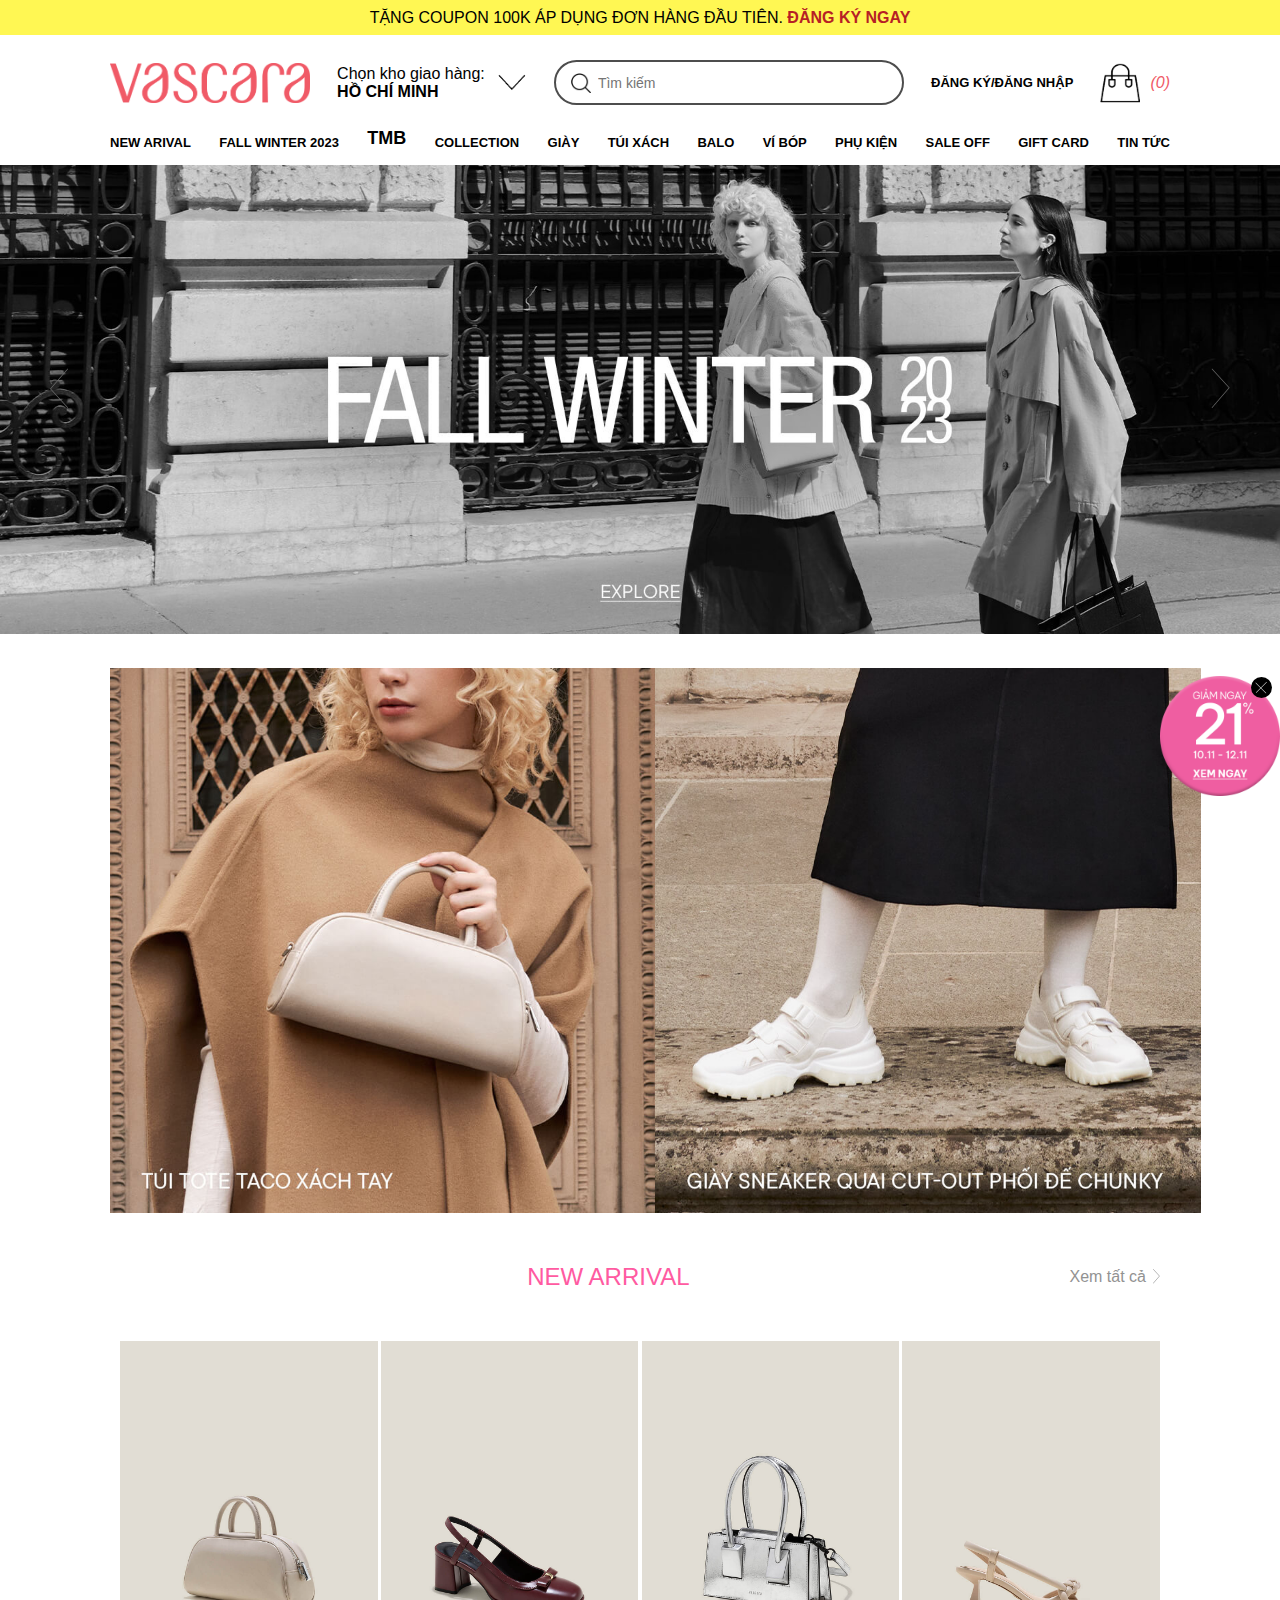
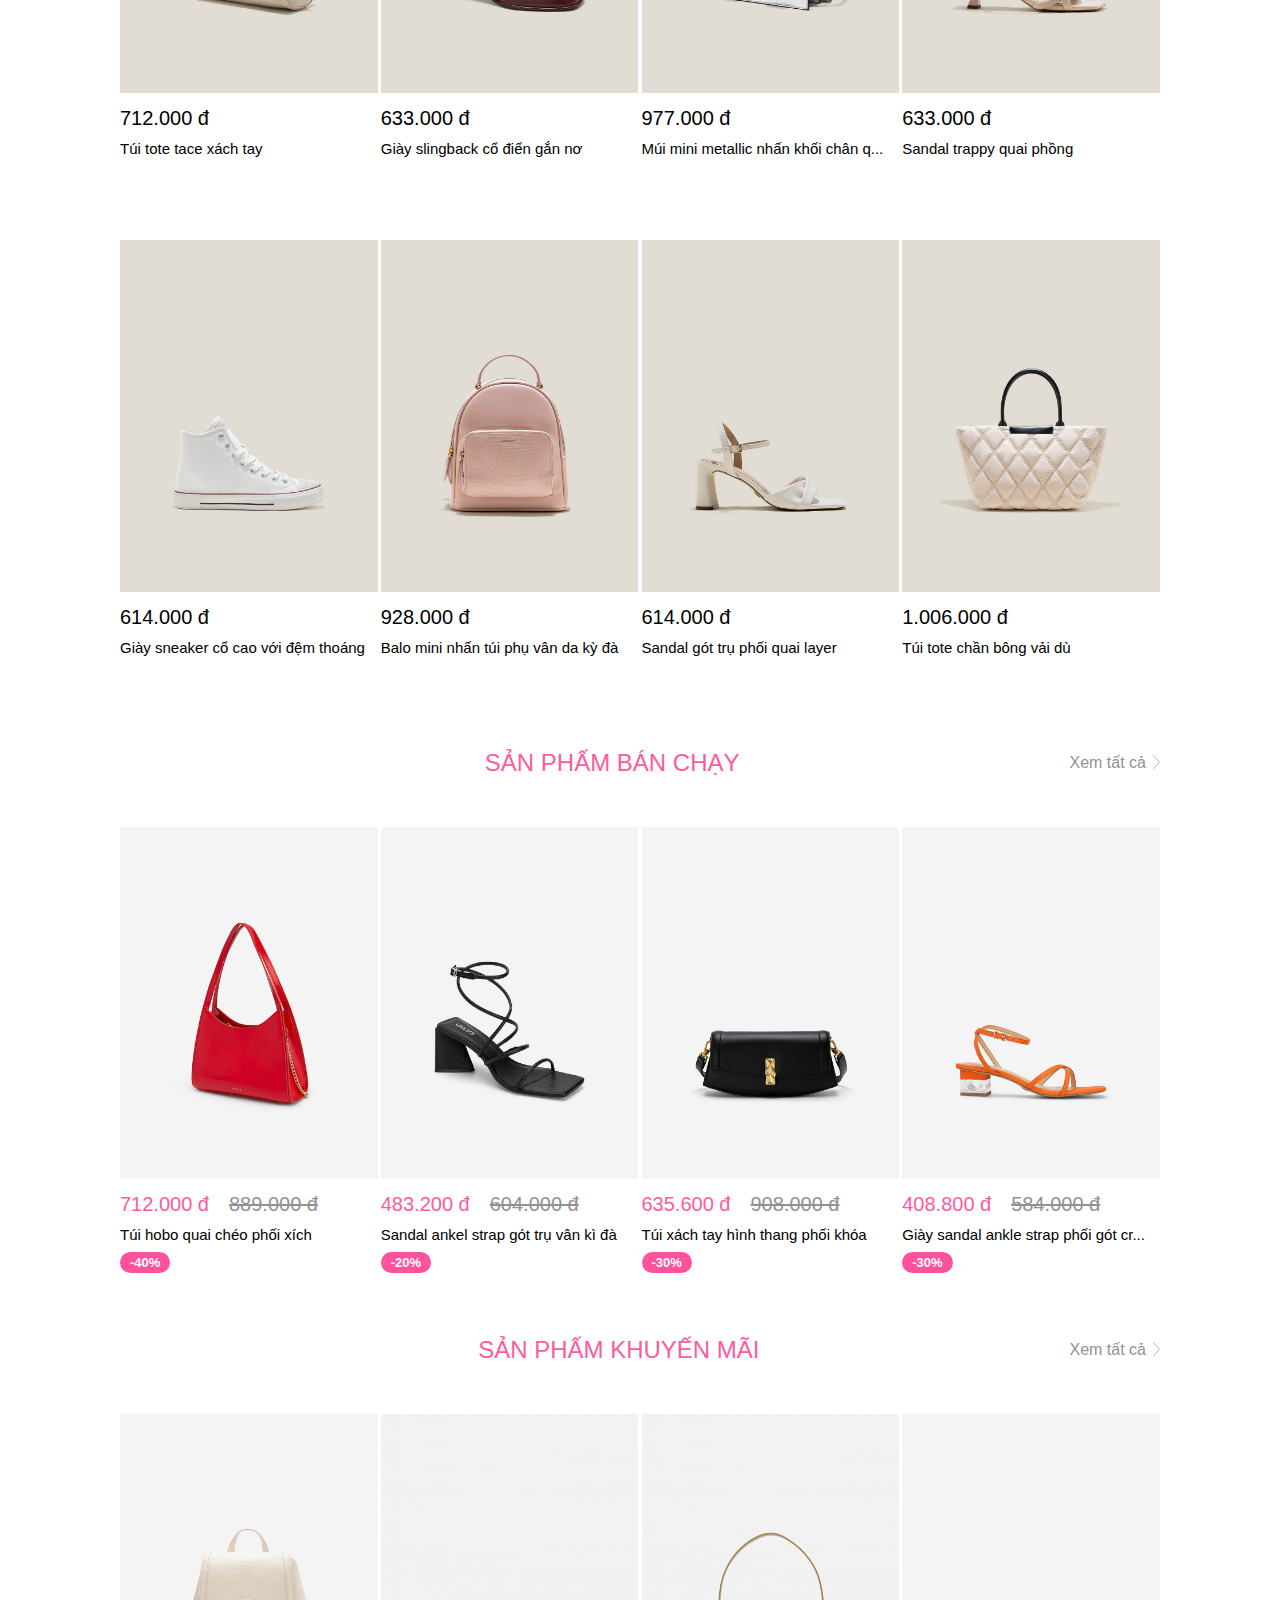
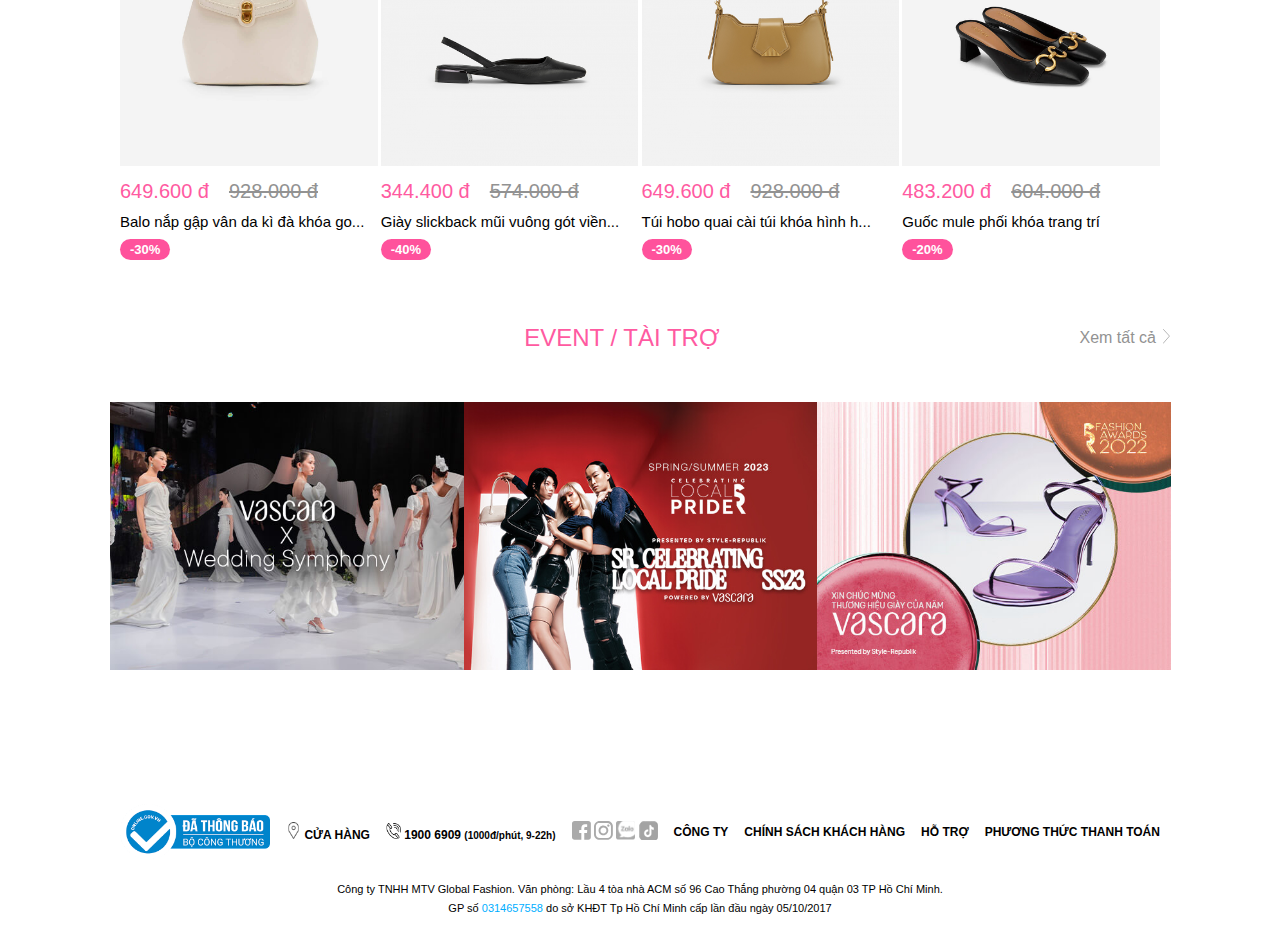
==== index.html @ 1afe5be2 "add file" ====
<!DOCTYPE html>
<html lang="en">
<head>
    <meta charset="UTF-8">
    <meta name="viewport" content="width=device-width, initial-scale=1.0">
    <link rel="stylesheet" href="https://cdnjs.cloudflare.com/ajax/libs/font-awesome/5.4.0/css/all.min.css">
    <link rel="shortcut icon" href="./img/web logo.png" type="image/x-icon">
    <title>Vascara | Thương hiệu thời trang balo túi xách, giày dép, bóp ví nữ</title>
    <link rel="stylesheet" href="./style.css">
</head>
<body>
    <div id="phan-dau">
        <div id="phan-dau-1">
            <p>TẶNG COUPON 100K ÁP DỤNG ĐƠN HÀNG ĐẦU TIÊN. <span id="do-dam">ĐĂNG KÝ NGAY</span></p>
        </div>
        <div id="phan-dau-2">
            <img id="logo" src="./img/vascara logo.png" alt="">
            <div id="giao-hang">
                <p>Chọn kho giao hàng: <br>
                <b>HỒ CHÍ MINH</b></p>
                <img style="margin-left: 12px;" src="./img/down1.png" alt="">
            </div>
            <div id="tim-kiem">
                <img src="./img/search-v1.png" alt="">
                <input id="o-tim-kiem" type="text" placeholder="Tìm kiếm">
            </div>
            <div id="dang-ky">
                <p><b class="doi-mau">ĐĂNG KÝ</b></p>
                <p><b>/</b></p>
                <p><b class="doi-mau">ĐĂNG NHẬP</b></p>
            </div>
            <div id="gio-hang">
                <img id="icon-gio-hang" src="./img/cartx2.png" alt="">
                <p><i style="color: #F05A67;">(0)</i></p>
            </div>
        </div>
        <ul id="phan-dau-3">
            <li>NEW ARIVAL</li>
            <li>FALL WINTER 2023</li>
            <li style="font-weight: bolder; font-size: 18px; margin-top: -7px;">TMB</li>
            <li class="menu">COLLECTION
                <ul class="menu-dropdown">
                    <li style="color: #EA757D;">THE DREAMWEAVER</li>
                    <li>THỜI TRANG ĐI BIỂN</li>
                    <li>#STREETWEAR</li>
                    <li>THỜI TRANG CÔNG SỞ</li>
                    <li>THỜI TRANG TIỆC TÙNG</li>
                    <li>#SWEETGIRLS</li>
                    <li>MINIMALISM</li>
                    <li style="color: #B9724A;">RESORT 2023: SENCE</li>
                    <li>LOVE LIMITED EDITION</li>
                </ul>

            </li>
            <li class="menu">GIÀY
                <ul class="menu-dropdown menu-doi-chu">
                    <li>XEM TẤT CẢ GIÀY</li>
                    <li>GIÀY BOOTS</li>
                    <li>GIÀY DA THẬT</li>
                    <li>GIÀY SANDALS</li>
                    <li>DÉP & GUỐC</li>
                    <li>GIÀY BITS</li>
                    <li>GIÀY SNEAKER</li>
                    <li>GIÀY CAO GÓT</li>
                    <li>GIÀY BỆT</li>
                    <li>GIÀY BÚP BÊ</li>
                    <li>GIÀY LƯỜI</li>
                </ul>
            </li>
            <li class="menu">TÚI XÁCH
                <ul class="menu-dropdown menu-doi-chu">
                    <li>XEM TẤT CẢ TÚI XÁCH</li>
                    <li>TÚI XÁCH DA THẬT</li>
                    <li>TÚI XÁCH TAY</li>
                    <li>TÚI ĐEO CHÉO</li>
                </ul>
            </li>
            <li>BALO</li>
            <li class="menu">VÍ BÓP
                <ul class="menu-dropdown menu-doi-chu">
                    <li>XEM TẤT CẢ VÍ BÓP</li>
                    <li>VÍ DA THẬT</li>
                    <li>VÍ XÁCH TAY</li>
                    <li>VÍ DỰ TIỆC</li>
                </ul>
            </li>
            <li class="menu">PHỤ KIỆN
                <ul class="menu-dropdown menu-doi-chu">
                    <li>XEM TẤT CẢ PHỤ KIỆN</li>
                    <li>MẮT KÍNH</li>
                    <li>THẮT LƯNG</li>
                    <li>MŨ / NÓN</li>
                    <li>TÚI DỆT / LƯỚI</li>
                    <li>TẤT VỚ</li>
                    <li>ỐP ĐIỆN THOẠI</li>
                </ul>
            </li>
            <li>SALE OFF</li>
            <li>GIFT CARD</li>
            <li class="menu">TIN TỨC
                <ul class="menu-dropdown menu-doi-chu">
                    <li>FASHION TALK</li>
                    <li>SỰ KIỆN / KHUYẾN MÃI</li>
                    <li>THÔNG BÁO</li>
                    <li>TUYỂN DỤNG</li>
                </ul>
            </li>
        </>

            
    </div>

    <div id="phan-giua">
        <div id="phan-1">
            <img id="prev" src="./img/prev.png" alt="">
            <img src="./img/17381698802488.png" alt="" width="100%">
            <img id="next" src="./img/next.png" alt="">
        </div>

        <div id="phan-2">
            <img src="./img/17221698803536.png" alt="" width="545.44px" height="545.44px">
            <img src="./img/17241698803591.png" alt="" width="545.44px" height="545.44px">
        </div>

        <div id="phan-3">
            <div class="tieu-de">
                <h2>NEW ARRIVAL</h2>
                <p class="doi-mau">Xem tất cả</p>
                <img style="height: 15px; margin: 0 0 2px 7px;" src="./img/next-line.png" alt="">
            </div>
            <div>
                <ul class="hang-san-pham">
                    <li class="san-pham">
                        <img src="./img/tui-tote-taco-xach-tay---tot-014.png" alt="">
                        <h4>712.000 đ</h4>
                        <p>Túi tote tace xách tay</p>
                    </li>
                    <li class="san-pham">
                        <img src="./img/giay-slingback-dinh-no-trang-tri.png" alt="">
                        <h4>633.000 đ</h4>
                        <p>Giày slingback cổ điển gắn nơ</p>
                    </li>
                    <li class="san-pham">
                        <img src="./img/tui-mini-metallic-nhan-khoi-chan.png" alt="">
                        <h4>977.000 đ</h4>
                        <p>Múi mini metallic nhấn khối chân q...</p>
                    </li>
                    <li class="san-pham">
                        <img src="./img/sandal-spool-heel-quai-that-binh.png" alt="">
                        <h4>633.000 đ</h4>
                        <p>Sandal trappy quai phồng</p>
                    </li>
                </ul>
                
                <ul class="hang-san-pham">
                    <li class="san-pham">
                        <img src="./img/giay-sneaker-co-cao-voi-dem-thoa.png" alt="">
                        <h4>614.000 đ</h4>
                        <p>Giày sneaker cổ cao với đệm thoáng</p>
                    </li>
                    <li class="san-pham">
                        <img src="./img/balo-mini-nhan-tui-phu-van-da-ky.png" alt="">
                        <h4>928.000 đ</h4>
                        <p>Balo mini nhấn túi phụ vân da kỳ đà</p>
                    </li>
                    <li class="san-pham">
                        <img src="./img/sandal-got-tru-phoi-quai-layer.png" alt="">
                        <h4>614.000 đ</h4>
                        <p>Sandal gót trụ phối quai layer</p>
                    </li>
                    <li class="san-pham">
                        <img src="./img/tui-tote-chan-bong-vai-du---tot.png" alt="">
                        <h4>1.006.000 đ</h4>
                        <p>Túi tote chần bông vải dù</p>
                    </li>
                </ul>
                
            </div>
        </div>



        <div id="phan-4">
            <div class="tieu-de">
                <h2>SẢN PHẤM BÁN CHẠY</h2>
                <p class="doi-mau">Xem tất cả</p>
                <img style="height: 15px; margin: 0 0 2px 7px;" src="./img/next-line.png" alt="">
            </div>
            <div">
                <ul class="hang-san-pham">
                    <li class="san-pham">
                        <img src="./img/tot-0085-red--3-__66733__1668164.png" alt="">
                        <div class="gia">
                            <h4>712.000 đ</h4>
                            <h4><del>889.000 đ</del></h4>
                        </div>
                        <p>Túi hobo quai chéo phối xích</p>
                        <span>-40%</span>
                    </li>
                    <li class="san-pham">
                        <img src="./img/sandal-ankle-strap-got-tru-van-k.png" alt="">
                        <div class="gia">
                            <h4>483.200 đ</h4>
                            <h4><del>604.000 đ</del></h4>
                        </div>
                        <p>Sandal ankel strap gót trụ vân kì đà</p>
                        <span>-20%</span>
                    </li>
                    <li class="san-pham">
                        <img src="./img/tui-xach-tay-hinh-thang-phoi-kho.png" alt="">
                        <div class="gia">
                            <h4>635.600 đ</h4>
                            <h4><del>908.000 đ</del></h4>
                        </div>
                        <p>Túi xách tay hình thang phối khóa</p>
                        <span>-30%</span>
                    </li>
                    <li class="san-pham">
                        <img src="./img/giay-sandal-ankle-strap-phoi-got.png" alt="">
                        <div class="gia">
                            <h4>408.800 đ</h4>
                            <h4><del>584.000 đ</del></h4>
                        </div>
                        <p>Giày sandal ankle strap phối gót cr...</p>
                        <span>-30%</span>
                    </li>
                    
                </ul>
                
            </div>
        </div>



        <div id="phan-5">
            <div class="tieu-de">
                <h2>SẢN PHẤM KHUYẾN MÃI</h2>
                <p class="doi-mau">Xem tất cả</p>
                <img style="height: 15px; margin: 0 0 2px 7px;" src="./img/next-line.png" alt="">
            </div>
            <div">
                <ul class="hang-san-pham">
                    <li class="san-pham">
                        <img src="./img/balo-nap-gap-van-da-ky-da-khoa-g.png" alt="">
                        <div class="gia">
                            <h4>649.600 đ</h4>
                            <h4><del>928.000 đ</del></h4>
                        </div>
                        <p>Balo nắp gập vân da kì đà khóa go...</p>
                        <span>-30%</span>
                    </li>
                    <li class="san-pham">
                        <img src="./img/bmn-0559-blk--2-__67625__1672482.png" alt="">
                        <div class="gia">
                            <h4>344.400 đ</h4>
                            <h4><del>574.000 đ</del></h4>
                        </div>
                        <p>Giày slickback mũi vuông gót viền...</p>
                        <span>-40%</span>
                    </li>
                    <li class="san-pham">
                        <img src="./img/tot-0110-dbi--2-__67697__1672903.png" alt="">
                        <div class="gia">
                            <h4>649.600 đ</h4>
                            <h4><del>928.000 đ</del></h4>
                        </div>
                        <p>Túi hobo quai cài túi khóa hình h...</p>
                        <span>-30%</span>
                    </li>
                    <li class="san-pham">
                        <img src="./img/guoc-mule-phoi-khoa-trang-tri.png" alt="">
                        <div class="gia">
                            <h4>483.200 đ</h4>
                            <h4><del>604.000 đ</del></h4>
                        </div>
                        <p>Guốc mule phối khóa trang trí</p>
                        <span>-20%</span>
                    </li>
                    
                </ul>
                
            </div>
        </div>



        <div id="phan-6">
            <div class="tieu-de">
                <h2>EVENT / TÀI TRỢ</h2>
                <p class="doi-mau">Xem tất cả</p>
                <img style="height: 15px; margin: 0 0 2px 7px;" src="./img/next-line.png" alt="">
            </div>
            <div>
                <ul class="hang-san-pham">
                    <li class="su-kien">
                        <img src="./img/20761695020769.png" alt="">
                    </li>
                    <li class="su-kien">
                        <img src="./img/19981685090294.png" alt="">
                    </li>
                    <li class="su-kien">
                        <img src="./img/19601681461167.png" alt="">
                    </li>
                    
                </ul>
                
            </div>
        </div>


        <div id="single">
            <img id="single-pic" src="./img/single.png" alt="">
            <img id="close" src="./img/close.png" alt="">
        </div>

    </div>

    <div id="phan-cuoi">
        <div id="phan-tren">
            <img id="bo-cong-thuong" src="./img/bo-cong-thuong.png" alt="">
            <div id="cua-hang">
                <img src="./img/address.png" alt="">
                CỬA HÀNG
            </div>
            <div id="hotline">
                <img src="./img/hotline.png" alt="">
                1900 6909 <small>(1000đ/phút, 9-22h)</small>
            </div>
            <div id="mang-xa-hoi">
                <img src="./img/facebook.png" alt="">
                <img src="./img/instagram.png" alt="">
                <img src="./img/zalo.png" alt="">
                <img src="./img/tiktok.png" alt="">
            </div>
            <div>CÔNG TY</div>
            <div>CHÍNH SÁCH KHÁCH HÀNG</div>
            <div>HỖ TRỢ</div>
            <div>PHƯƠNG THỨC THANH TOÁN</div>
        </div>
        <div id="phan-duoi">
            <p>Công ty TNHH MTV Global Fashion. Văn phòng: Lầu 4 tòa nhà ACM số 96 Cao Thắng phường 04 quận 03 TP Hồ Chí Minh.</p>
            <p>GP số <span style="color: #00AEFF;">0314657558</span> do sở KHĐT Tp Hồ Chí Minh cấp lần đầu ngày 05/10/2017</p>
        </div>
    </div>
</body>
</html>
---- style.css ----
*{
    margin: 0;
    padding: 0;
    box-sizing: border-box;
    font-family: Arial, Helvetica, sans-serif;
    color: black;
}
#phan-dau-1{
    height: 35px;
    background-color: #FFF753;
    text-align: center;
    line-height: 35px;
}
#do-dam{
    font-weight: 600;
    color: #B62025;
}
#logo{
    width: 200px;
    height: 40px;
}
#phan-dau-2{
    margin: 25px 110px;
    display: flex;
    flex-direction: row;
    justify-content: space-between;
    align-items: center;
    cursor: pointer;
}
#giao-hang{
    display: flex;
    justify-content: row;
    align-items: center;
}
#mui-ten{
    margin-left: 20px;
}
#tim-kiem{
    width: 350px;
    height: 45px;
    border: 2px solid rgb(77, 77, 77);
    border-radius: 50px;
    display: flex;
    flex-direction: row;
    align-items: center;
}
#tim-kiem img{
    margin-left: 15px;
    width: 20px;
    height: 20px;
}
#o-tim-kiem{
    outline: none;
    border: none;
    margin-left: 7px;
    font-size: 14px;
}
#dang-ky{
    display: flex;
    flex-direction: row;
    font-size: 13px;
}
.doi-mau:hover{
    color: #FF529C;
    cursor: pointer;
}
#gio-hang{
    display: flex;
    flex-direction: row;
    align-items: center;
}
#icon-gio-hang{
    width: 40px;
    height: 40px;
    margin-right: 10px;
}
#phan-dau-3{
    margin: 30px 110px 15px;
    display: flex;
    flex-direction: row;
    justify-content: space-between;
    font-size: 13px;
    font-weight: 600;
    list-style-type: none;
}
#phan-dau-3 li{
    cursor: pointer;
}
.menu{
    position: relative;
}
.menu:hover{
    cursor: pointer;
}
.menu:hover .menu-dropdown{
    display: block;
}
.menu-dropdown{
    width: 280px;
    list-style-type: none;
    padding: 20px 50px 10px 30px;
    background-color: white;
    line-height: 3.5;
    font-size: 12.5px;
    font-weight: 600;
    position: absolute;
    left: 0;
    top: 100%;
    display: none;
    cursor: auto;
    z-index: 1000;
}
.menu-dropdown li{
    transition: font-size 0.2s ease;
}
.menu-dropdown li:hover{
    cursor: pointer;
    font-size: 15px;
}
.menu-doi-chu li:hover{
    font-style: italic;
}
#phan-1{
    position: relative;
}
#prev{
    position: absolute;
    top: 43%;
    left: 50px;
}
#next{
    position: absolute;
    top: 43%;
    right: 50px;
}
#phan-2{
    margin: 30px 110px;
    display: flex;
    flex-direction: row;
    justify-content: space-between;
}
#phan-3{
    margin: 50px 120px;
}
.tieu-de{
    display: flex;
    flex-direction: row;
    justify-content: end;
    align-items: center;
    margin-bottom: 50px;
}
.tieu-de h2{
    font-weight: lighter;
    color: #FF5AA1;
    margin-right: 380px;
}
.tieu-de p{
    color: #929292;
}
.hang-san-pham{
    margin-bottom: 40px;
    display: flex;
    flex-direction: row;
    justify-content: space-between;
    list-style: none;
}
.san-pham{
    width: 257.72px;
    height: 429.11px;
    text-align: start;
    margin-bottom: 30px;
}
.san-pham img{
    width: 257.72px;
}
.san-pham h4{
    font-size: 20px;
    margin: 10px 0;
    font-weight: lighter;
}
.san-pham p{
    font-size: 15px;
}
.san-pham img:hover{
    cursor: pointer;
    border: 1px solid #FF5AA1;
}
.san-pham p:hover {
    cursor: pointer;
}


#phan-4{
    margin: 50px 120px;
}
#phan-4 .tieu-de h2{
    font-weight: lighter;
    color: #FF5AA1;
    margin-right: 330px;
}
.tieu-de p{
    color: #929292;
}
.hang-san-pham{
    margin-bottom: 40px;
    display: flex;
    flex-direction: row;
    justify-content: space-between;
    list-style: none;
}
.san-pham{
    width: 257.72px;
    height: 429.11px;
    text-align: start;
}
.san-pham img{
    width: 257.72px;
}
.gia{
    display: flex;
    flex-direction: row;
    
}
.gia h4{
    color: #FF5AA1;
    font-size: 20px;
    margin: 10px 0;
    font-weight: lighter;
}
.gia del{
    margin-left: 20px;
    color: #929292;
}
#phan-4 .san-pham p{
    font-size: 15px;
    margin-bottom: 10px;
}
#phan-4 .san-pham span{
    color: white;
    font-size: 13px;
    font-weight: bold;
    padding: 3px 10px;
    border-radius: 50px;
    background-color: #FF529C;
}
.san-pham img:hover{
    cursor: pointer;
    border: 1px solid #FF5AA1;
}
.san-pham p:hover {
    cursor: pointer;
}

#phan-5{
    margin: 50px 120px;
}
#phan-5 .tieu-de h2{
    font-weight: lighter;
    color: #FF5AA1;
    margin-right: 310px;
}
#phan-5 .san-pham p{
    font-size: 15px;
    margin-bottom: 10px;
}
#phan-5 .san-pham span{
    color: white;
    font-size: 13px;
    font-weight: bold;
    padding: 3px 10px;
    border-radius: 50px;
    background-color: #FF529C;
}
#phan-6{
    margin: 50px 110px;
}
#phan-6 .tieu-de h2{
    font-weight: lighter;
    color: #FF5AA1;
    margin-right: 360px;
}
.su-kien img{
    width: 353.625px;
    height: 268.109px;
    cursor: pointer;
}
#single{
    cursor: pointer;
    position: fixed;
    right: 0;
    bottom: 100px;
}
#single-pic{
    width: 120px;
    height: 120px;
}
#close{
    position: absolute;
    right: 8px;
    top: 1px;
    padding: 3px;
    background-color: black;
    border-radius: 50px;
}
#phan-cuoi{
    margin: 130px 120px 30px;
}
#phan-tren{
    font-size: 12px;
    font-weight: 600;
    display: flex;
    flex-direction: row;
    justify-content: space-between;
    align-items: center;
    cursor: pointer;
}
#bo-cong-thuong{
    width: 150px;
    height: 56px;
}
#cua-hang, #hotline{
    align-items: center;
}
#cua-hang img, #hotline img{
    width: 15px;
    height: 17px;
}
#mang-xa-hoi img{
    width: 19px;
    height: 19px;
}
#phan-duoi{
    line-height: 1.8;
    margin-top: 20px;
    text-align: center;
    font-size: 11px;
}
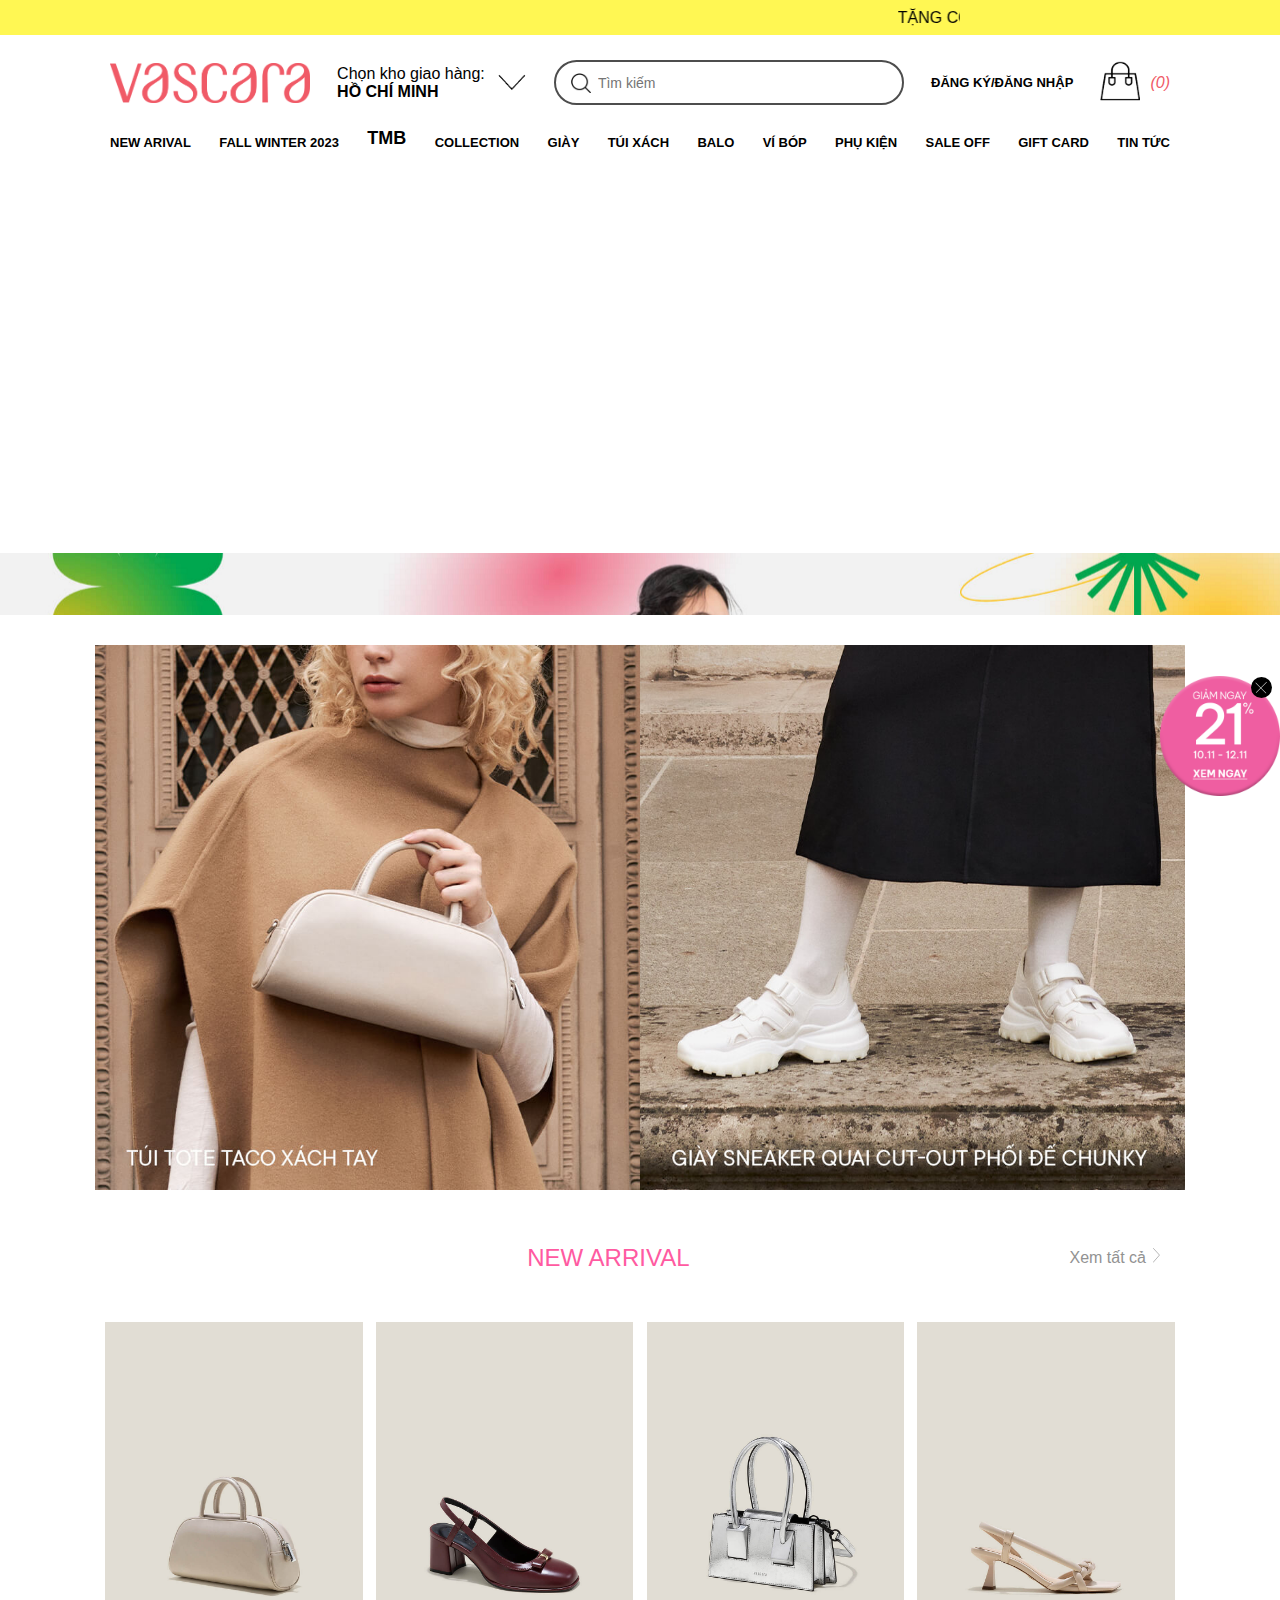
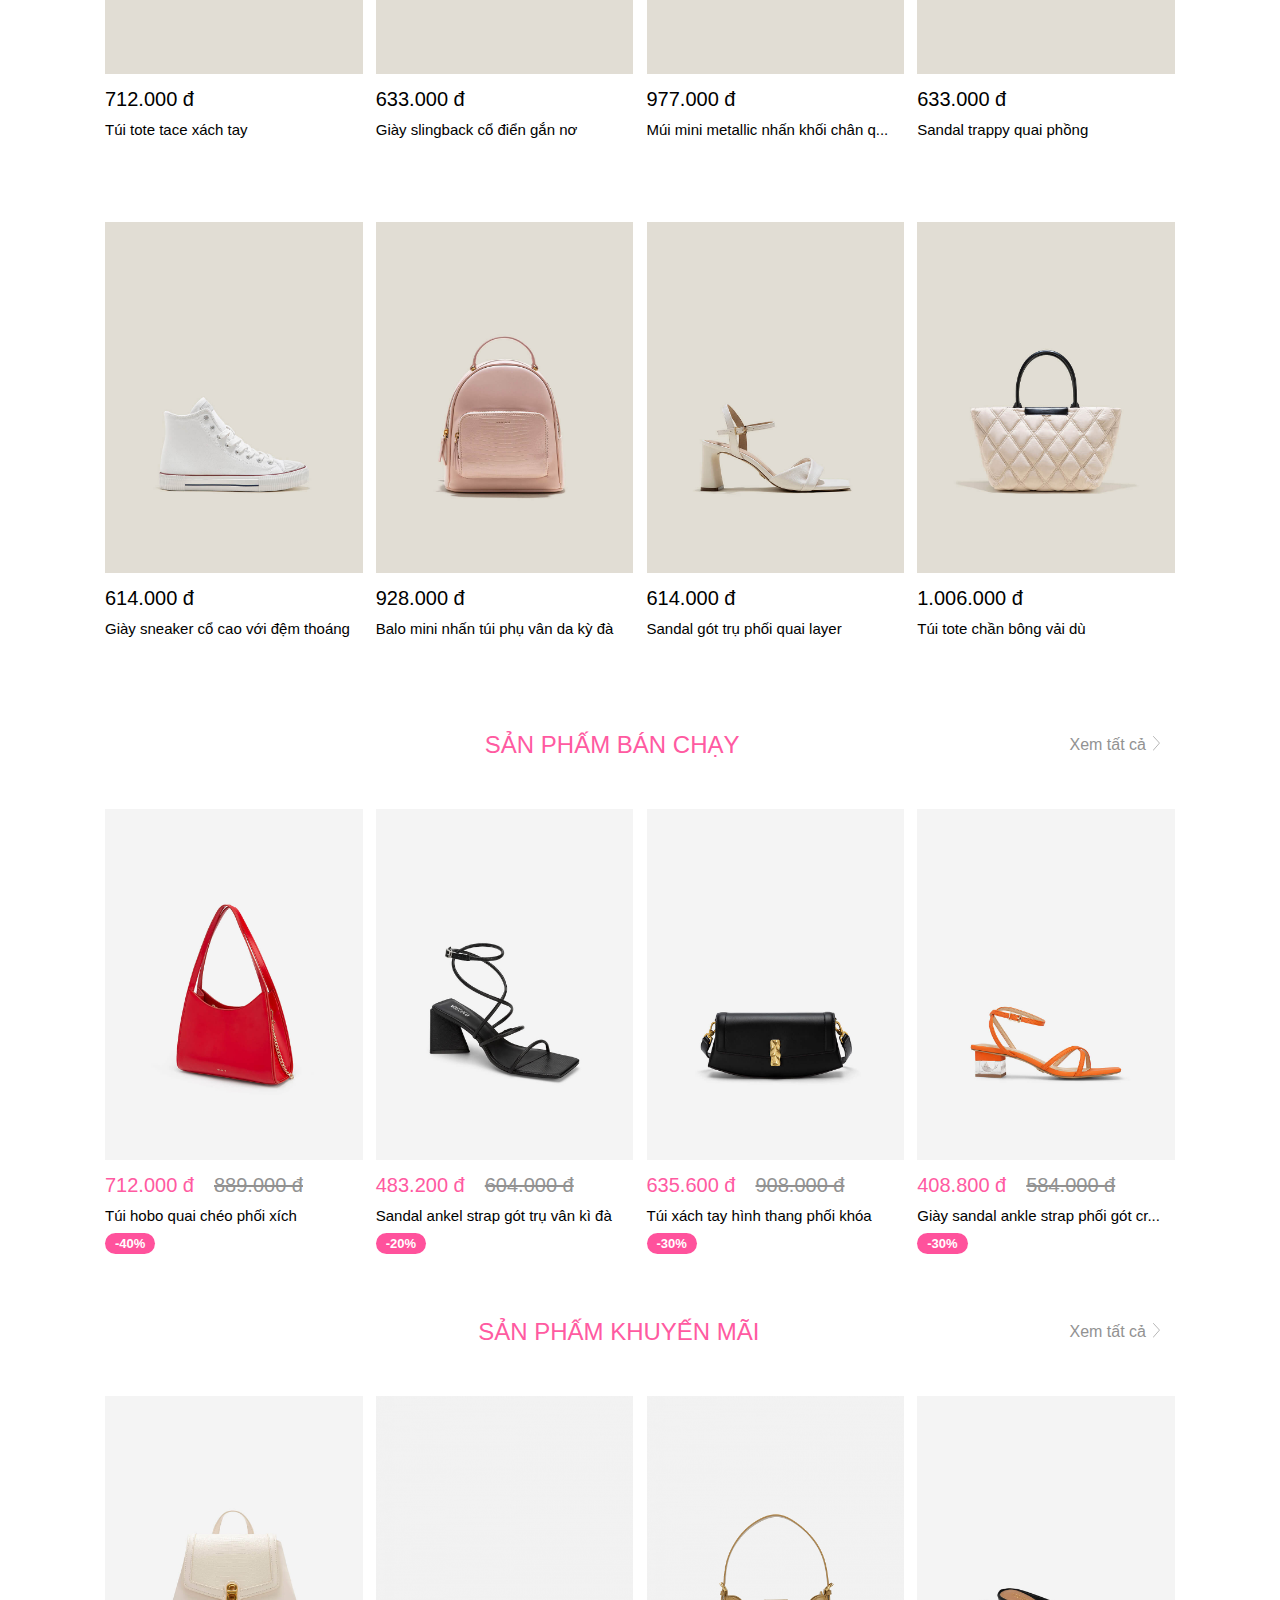
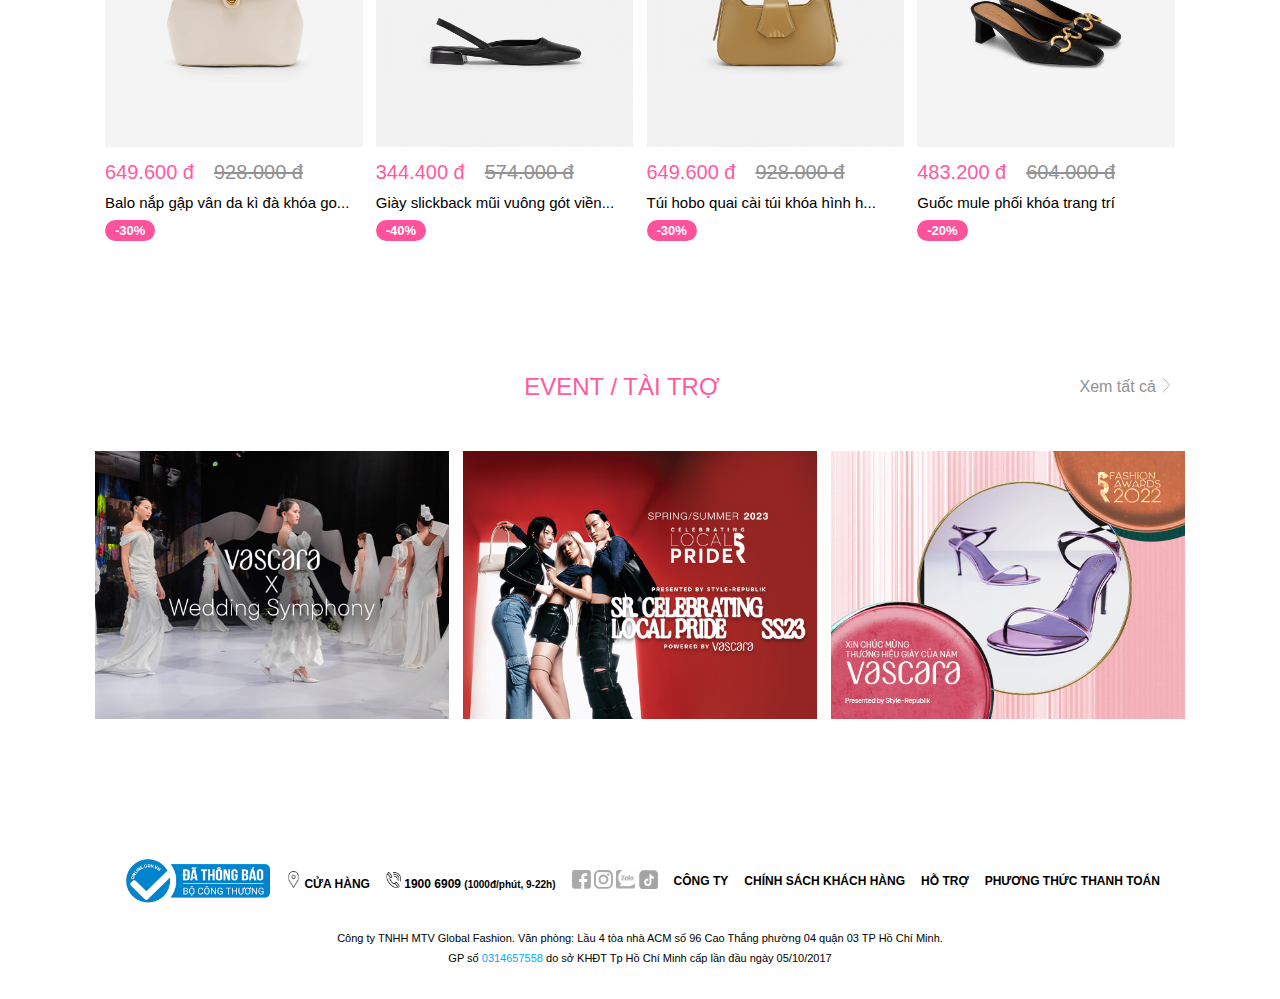
==== commit b2e0b521: "chinh sua lan 2" ====
--- a/index.html
+++ b/index.html
@@ -11,7 +11,9 @@
 <body>
     <div id="phan-dau">
         <div id="phan-dau-1">
-            <p>TẶNG COUPON 100K ÁP DỤNG ĐƠN HÀNG ĐẦU TIÊN. <span id="do-dam">ĐĂNG KÝ NGAY</span></p>
+            <marquee style="display:flex;margin-left: 25%;margin-right: 25%;" behavior="" direction="">
+                <div>TẶNG COUPON 100K ÁP DỤNG ĐƠN HÀNG ĐẦU TIÊN.<span id="do-dam">ĐĂNG KÝ NGAY</span></div>
+            </marquee>
         </div>
         <div id="phan-dau-2">
             <img id="logo" src="./img/vascara logo.png" alt="">
@@ -25,16 +27,17 @@
                 <input id="o-tim-kiem" type="text" placeholder="Tìm kiếm">
             </div>
             <div id="dang-ky">
-                <p><b class="doi-mau">ĐĂNG KÝ</b></p>
+                <p><b><a class="doi-mau" href="dangki.html" style="text-decoration: none;cursor: pointer;">ĐĂNG KÝ</a></b></p>
                 <p><b>/</b></p>
-                <p><b class="doi-mau">ĐĂNG NHẬP</b></p>
+                <p><b><a class="doi-mau" href="dangnhap.html" style="text-decoration: none;cursor: pointer;">ĐĂNG NHẬP</a></b></p>
             </div>
             <div id="gio-hang">
-                <img id="icon-gio-hang" src="./img/cartx2.png" alt="">
+                <a href="https://www.vascara.com/cart"><img id="icon-gio-hang" src="./img/cartx2.png" alt=""></a>
                 <p><i style="color: #F05A67;">(0)</i></p>
             </div>
         </div>
-        <ul id="phan-dau-3">
+        <div class="thanhmenu">
+            <div id="phan-dau-3">
             <li>NEW ARIVAL</li>
             <li>FALL WINTER 2023</li>
             <li style="font-weight: bolder; font-size: 18px; margin-top: -7px;">TMB</li>
@@ -105,28 +108,54 @@
                     <li>TUYỂN DỤNG</li>
                 </ul>
             </li>
-        </>
-
-            
+        </div>
+
+    </div></div>
+        
+    <div>
+        <marquee style="display:flex;height: 450px;" behavior="" direction="up" hspace="100px">
+                <img style="" src="./img/tearcherday.png" alt="" width="100%">
+                <img src="./img/teacherday2.png" alt="" width="100%">
+                <img src="./img/teacherday3.png" alt="" width="100%">
+                <img src="./img/17381698802488.png" alt="" width="100%">
+        </marquee>
     </div>
-
-    <div id="phan-giua">
-        <div id="phan-1">
+ 
+    <!-- <div id="phan-giua"> -->
+        <!-- <div class="container">
+            <div class="gallery-display-area">
+                <div class="gallery-wrap">
+                    <div class="hinhanh">
+                        <img src="./img/tearcherday.png">
+                    </div>
+                    <div class="hinhanh">
+                        <img src="./img/teacherday2.png">
+                    </div>
+                    <div class="hinhanh">
+                        <img src="./img/teacherday3.png">
+                    </div>
+                    <div class="hinhanh">
+                        <img src="./img/17381698802488.png" >
+                    </div>
+                </div>
+            </div>
+        </div> -->
+        <!-- <div id="phan-1">
             <img id="prev" src="./img/prev.png" alt="">
-            <img src="./img/17381698802488.png" alt="" width="100%">
+            <img src="./img/tearcherday.png" alt="" width="100%">
             <img id="next" src="./img/next.png" alt="">
-        </div>
+        </div> -->
 
         <div id="phan-2">
-            <img src="./img/17221698803536.png" alt="" width="545.44px" height="545.44px">
-            <img src="./img/17241698803591.png" alt="" width="545.44px" height="545.44px">
+            <a href="https://www.vascara.com/tui-xach-tay/tui-tote-chan-bong-vai-du-tot-0147-mau-xanh-reu"><img  src="./img/17221698803536.png" alt="" width="545.44px" height="545.44px"></a>
+            <a href=""><img src="./img/17241698803591.png" alt="" width="545.44px" height="545.44px"></a>
         </div>
 
         <div id="phan-3">
             <div class="tieu-de">
                 <h2>NEW ARRIVAL</h2>
                 <p class="doi-mau">Xem tất cả</p>
-                <img style="height: 15px; margin: 0 0 2px 7px;" src="./img/next-line.png" alt="">
+                <a href="https://www.vascara.com/vascara-new-arrival"><img style="height: 15px; margin: 0 0 2px 7px;" src="./img/next-line.png" alt=""></a>
             </div>
             <div>
                 <ul class="hang-san-pham">
@@ -189,7 +218,7 @@
             <div">
                 <ul class="hang-san-pham">
                     <li class="san-pham">
-                        <img src="./img/tot-0085-red--3-__66733__1668164.png" alt="">
+                        <a href="https://www.vascara.com/tui-xach-tay/tui-hobo-quai-deo-phoi-xich-tot-0085-mau-do"><img src="./img/tot-0085-red--3-__66733__1668164.png" alt=""></a>
                         <div class="gia">
                             <h4>712.000 đ</h4>
                             <h4><del>889.000 đ</del></h4>
@@ -280,7 +309,7 @@
                 </ul>
                 
             </div>
-        </div>
+        </div><br>
 
 
 
@@ -326,21 +355,20 @@
                 <img src="./img/hotline.png" alt="">
                 1900 6909 <small>(1000đ/phút, 9-22h)</small>
             </div>
-            <div id="mang-xa-hoi">
-                <img src="./img/facebook.png" alt="">
-                <img src="./img/instagram.png" alt="">
-                <img src="./img/zalo.png" alt="">
-                <img src="./img/tiktok.png" alt="">
-            </div>
-            <div>CÔNG TY</div>
+            <div id="mang-xa-hoi">  
+                <a href="https://www.facebook.com/vascara"><img src="./img/facebook.png" alt=""></a>
+                <a href="https://www.instagram.com/vascara.official/"><img src="./img/instagram.png" alt=""></a>
+                <a href="https://zalo.me/772116460543569729"><img src="./img/zalo.png" alt=""></a>
+                <a href="https://www.tiktok.com/@vascara.official"><img src="./img/tiktok.png" alt=""></a>
+            </div>
+            <div><a style="text-decoration: none;"href="https://www.vascara.com/gioi-thieu?itm_source=footer&itm_term=gioi-thieu&itm_content=link">CÔNG TY</a></div>
             <div>CHÍNH SÁCH KHÁCH HÀNG</div>
-            <div>HỖ TRỢ</div>
-            <div>PHƯƠNG THỨC THANH TOÁN</div>
+            <div><a style="text-decoration: none;" href="https://www.vascara.com/ho-tro?itm_source=footer&itm_term=ho-tro&itm_content=link">HỖ TRỢ</a></div>
+            <div><a style="text-decoration: none;" href="https://www.vascara.com/phuong-thuc-thanh-toan?itm_source=footer&itm_term=phuong-thuc-thanh-toan&itm_content=link">PHƯƠNG THỨC THANH TOÁN</a></div>
         </div>
         <div id="phan-duoi">
             <p>Công ty TNHH MTV Global Fashion. Văn phòng: Lầu 4 tòa nhà ACM số 96 Cao Thắng phường 04 quận 03 TP Hồ Chí Minh.</p>
             <p>GP số <span style="color: #00AEFF;">0314657558</span> do sở KHĐT Tp Hồ Chí Minh cấp lần đầu ngày 05/10/2017</p>
         </div>
     </div>
-</body>
-</html>+</body>--- a/style.css
+++ b/style.css
@@ -11,6 +11,7 @@
     text-align: center;
     line-height: 35px;
 }
+
 #do-dam{
     font-weight: 600;
     color: #B62025;
@@ -35,6 +36,51 @@
 #mui-ten{
     margin-left: 20px;
 }
+#e-email{
+    margin-left: 37%;
+}
+
+#o-email{
+    width: 350px;
+    height: 35px;
+    border: 1px solid rgb(77, 77, 77);
+    border-radius: 50px;
+    display: flex;
+    flex-direction: row;
+    align-items: center;
+    margin-left: 37%;
+}
+#o-phone{
+    width: 350px;
+    height: 35px;
+    border: 1px solid rgb(77, 77, 77);
+    border-radius: 50px;
+    display: flex;
+    flex-direction: row;
+    align-items: center;
+    margin-left: 37%;
+}
+#o-hoten{
+    width: 350px;
+    height: 35px;
+    border: 1px solid rgb(77, 77, 77);
+    border-radius: 50px;
+    display: flex;
+    flex-direction: row;
+    align-items: center;
+    margin-left: 37%;
+}
+#o-password{
+    width: 350px;
+    height: 35px;
+    border: 1px solid rgb(77, 77, 77);
+    border-radius: 50px;
+    display: flex;
+    flex-direction: row;
+    align-items: center;
+    margin-left: 37%;
+}
+
 #tim-kiem{
     width: 350px;
     height: 45px;
@@ -55,6 +101,18 @@
     margin-left: 7px;
     font-size: 14px;
 }
+.dangki1 #dangki3{
+    height: 125%;
+    width: 29%;
+    margin-left: 37%;
+    border-radius: 15px;
+    background-color: #FF529C;
+    border: 1px solid rgb(77, 77, 77);
+    margin-bottom: 30px;
+    padding-top: 10px;
+    padding-bottom: 10px;
+    color: white;
+}
 #dang-ky{
     display: flex;
     flex-direction: row;
@@ -74,6 +132,11 @@
     height: 40px;
     margin-right: 10px;
 }
+
+#phan-dau{
+    /* position: relative; */
+}
+
 #phan-dau-3{
     margin: 30px 110px 15px;
     display: flex;
@@ -82,6 +145,10 @@
     font-size: 13px;
     font-weight: 600;
     list-style-type: none;
+}
+img{
+    transform: scale(1);
+    transition: all 0.5s;
 }
 #phan-dau-3 li{
     cursor: pointer;
@@ -134,10 +201,17 @@
     right: 50px;
 }
 #phan-2{
-    margin: 30px 110px;
-    display: flex;
-    flex-direction: row;
-    justify-content: space-between;
+    display: flex;
+    flex-wrap: wrap;
+    margin-right: -15px;
+    margin-left: -15px;
+    justify-content: center;
+    margin-top: 30px;
+}
+.hang-san-pham{
+    display: flex;
+    margin-left: -15px;
+    margin-right: -15px;
 }
 #phan-3{
     margin: 50px 120px;
@@ -334,4 +408,30 @@
     margin-top: 20px;
     text-align: center;
     font-size: 11px;
+}
+#odangnhap{
+    margin-left: 35%;
+}
+.dangnhap1 #odangnhap1{
+    border-radius: 25px;
+    height: 40px;
+    width: 25%;
+    margin-left: 35%;
+    border-width: 0.5px;
+    border-color: #FF5AA1;
+    font-size: inherit;
+    font-size: small;
+    border-color: #929292;
+}
+#facebook{
+    margin-left: 35%;
+    height: 40px;
+    width: 25%;
+    color: white;
+    border-radius: 25px;
+    border-width: 0.5px;
+    background-color:#1778f2;
+    border-color: #1778f2;
+    padding: 8px;
+    font-size: large;
 }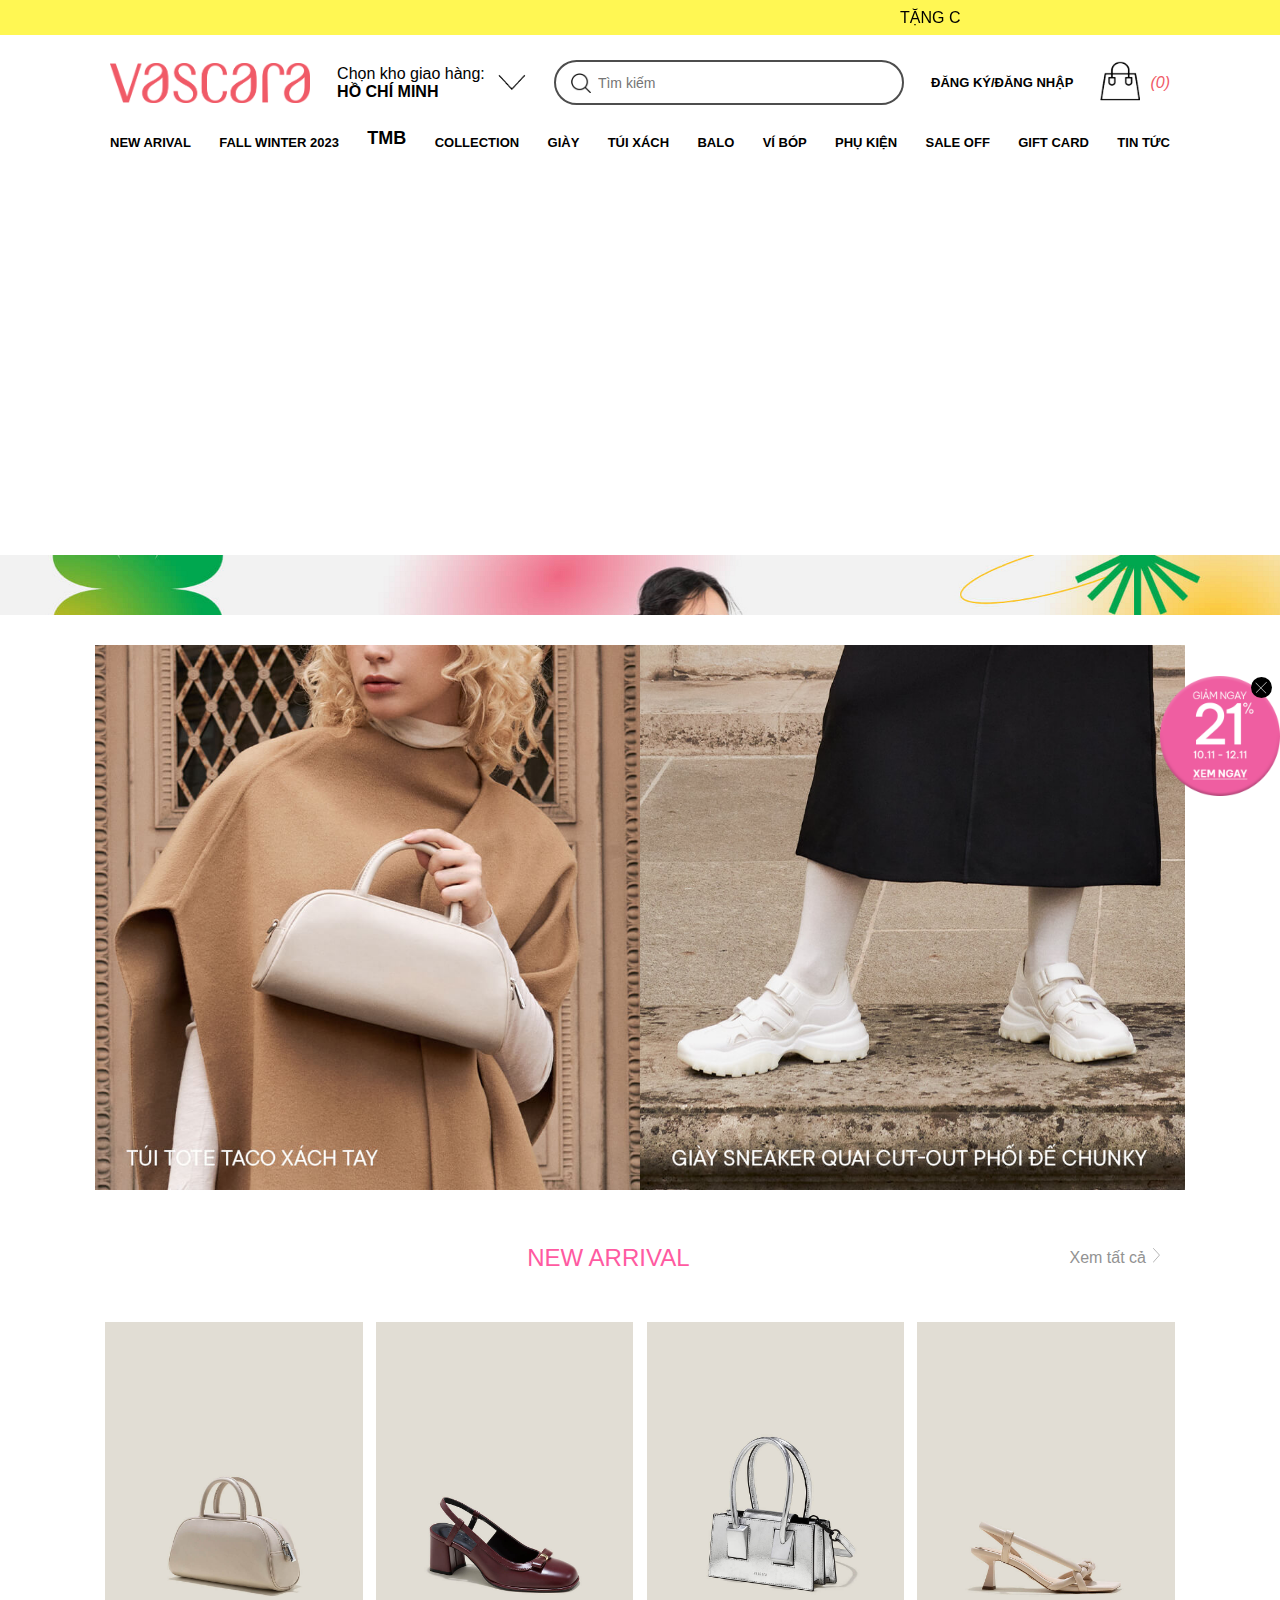
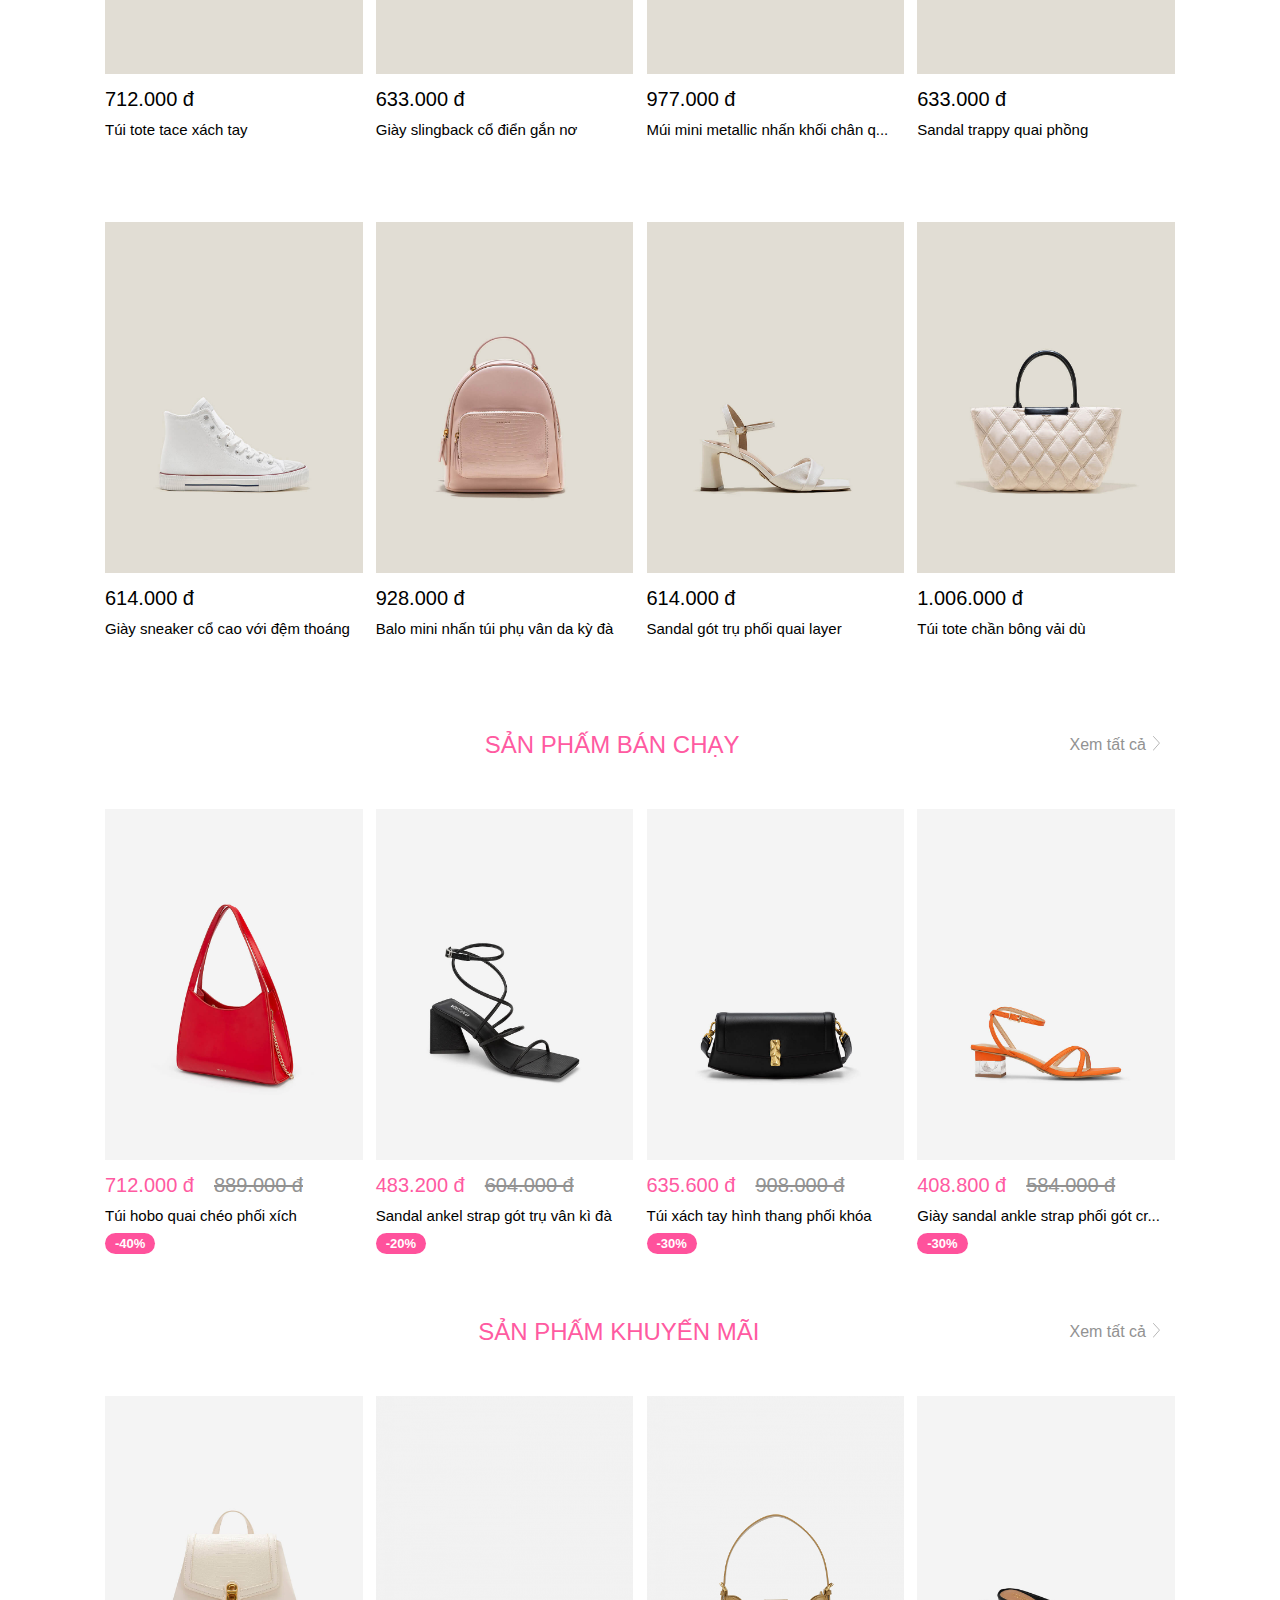
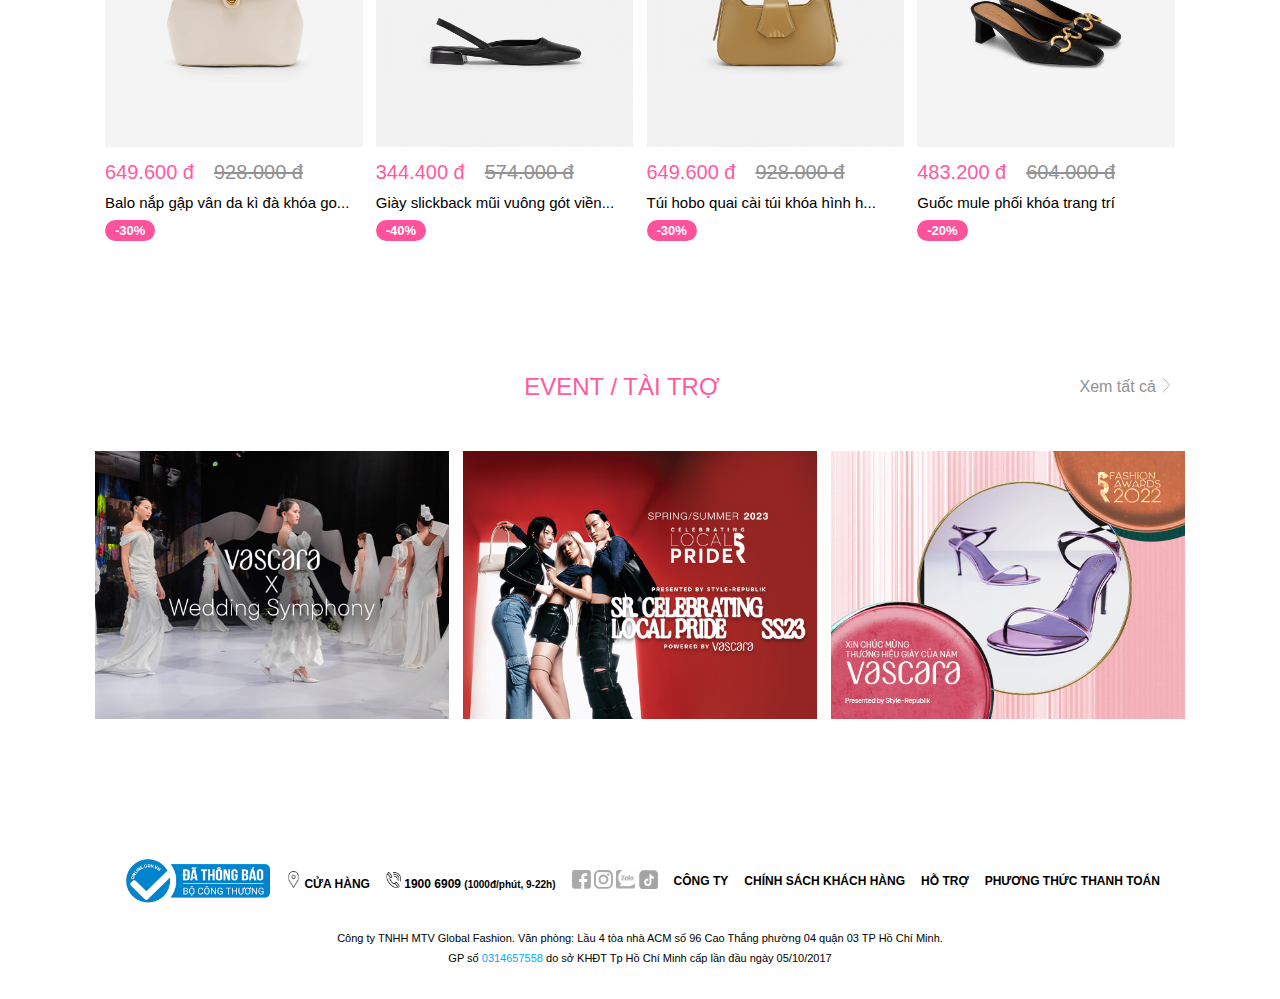
==== commit de1c228f: "cap nhat" ====
--- a/index.html
+++ b/index.html
@@ -7,7 +7,7 @@
     <link rel="shortcut icon" href="./img/web logo.png" type="image/x-icon">
     <title>Vascara | Thương hiệu thời trang balo túi xách, giày dép, bóp ví nữ</title>
     <link rel="stylesheet" href="./style.css">
-</head>
+</head> 
 <body>
     <div id="phan-dau">
         <div id="phan-dau-1">
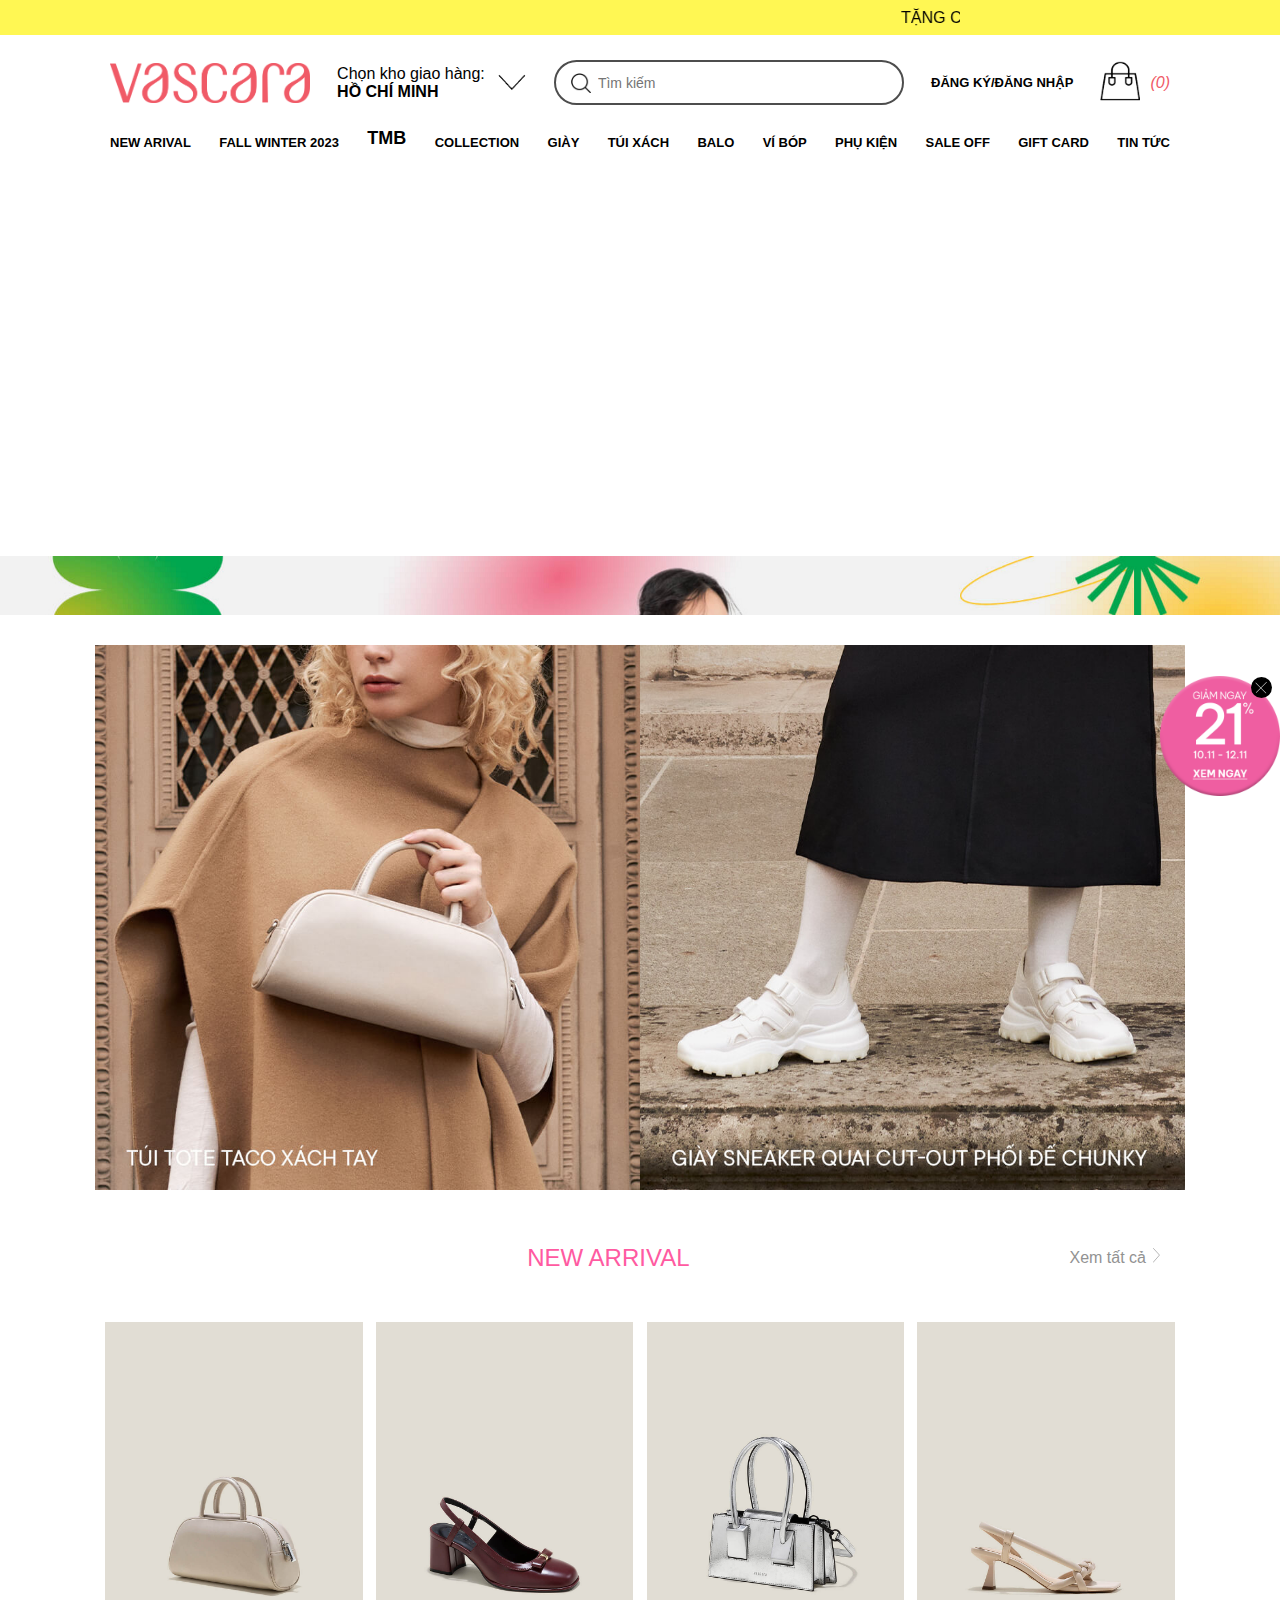
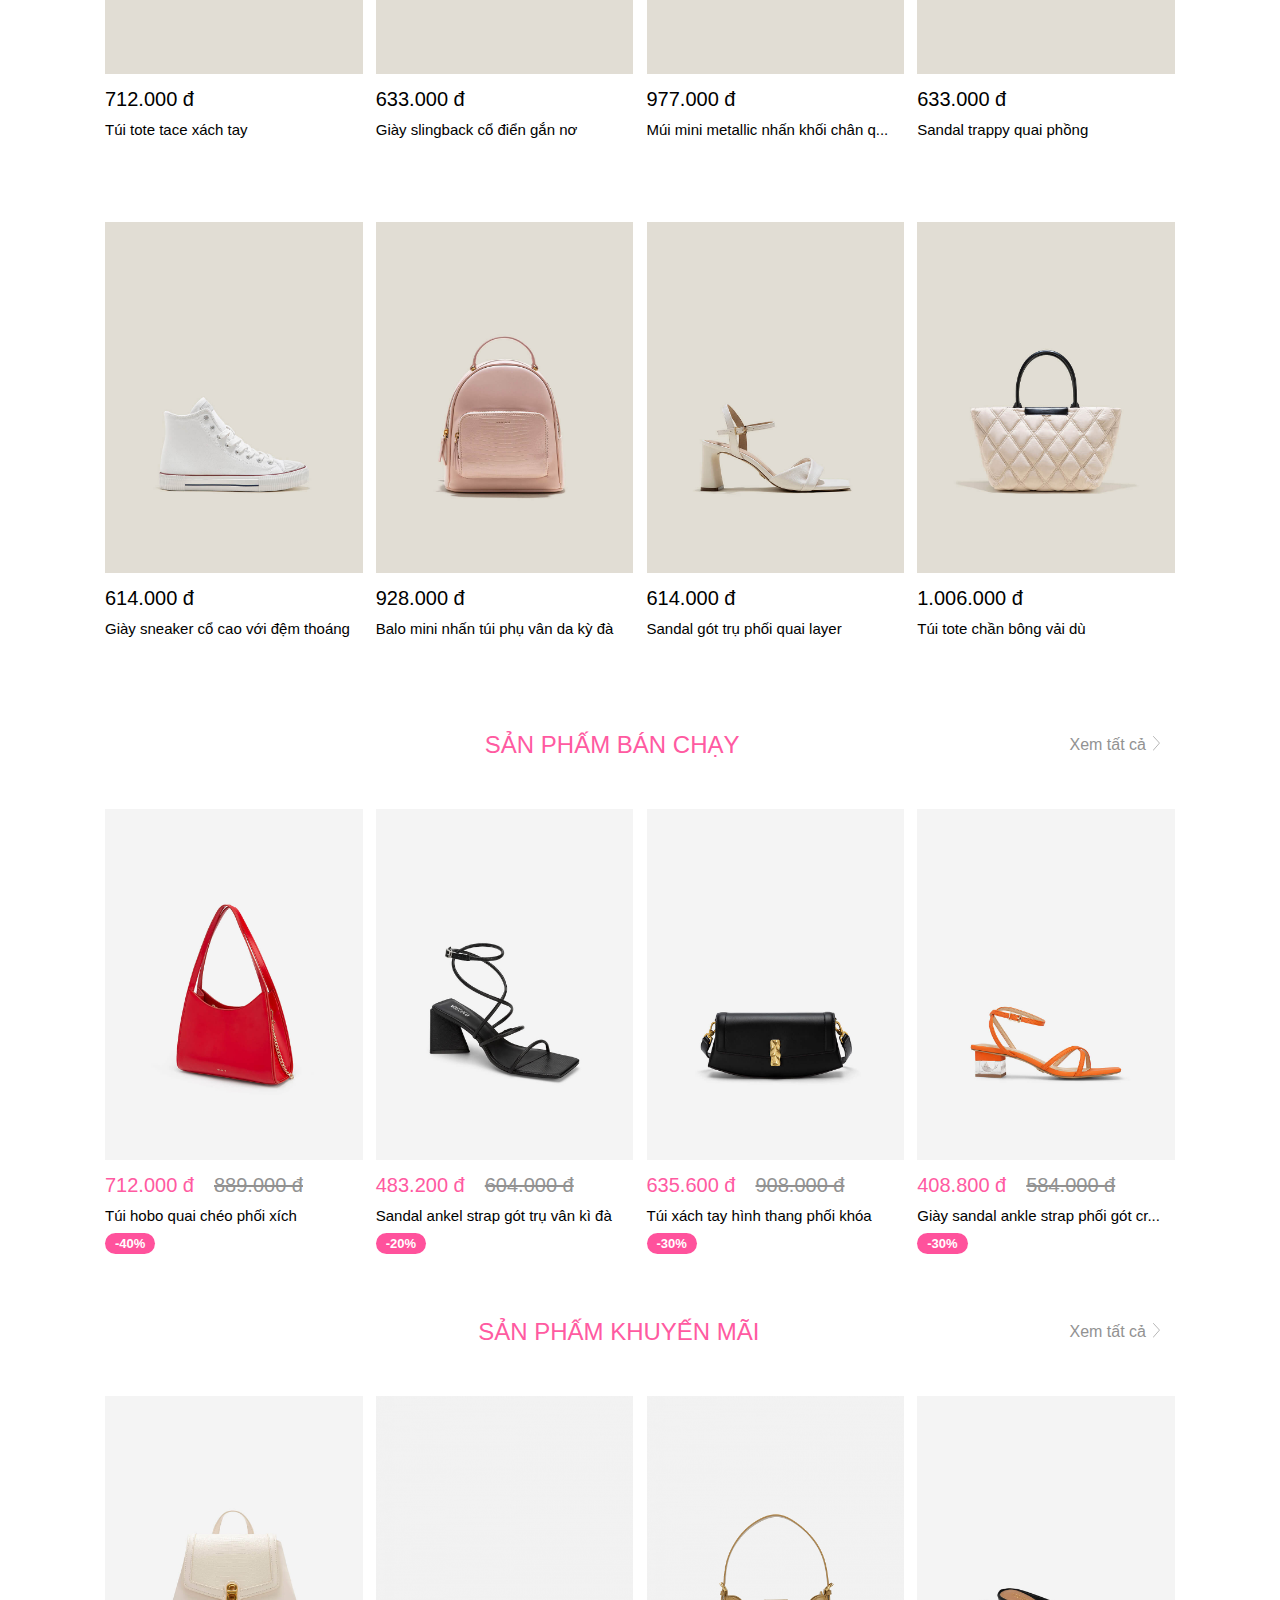
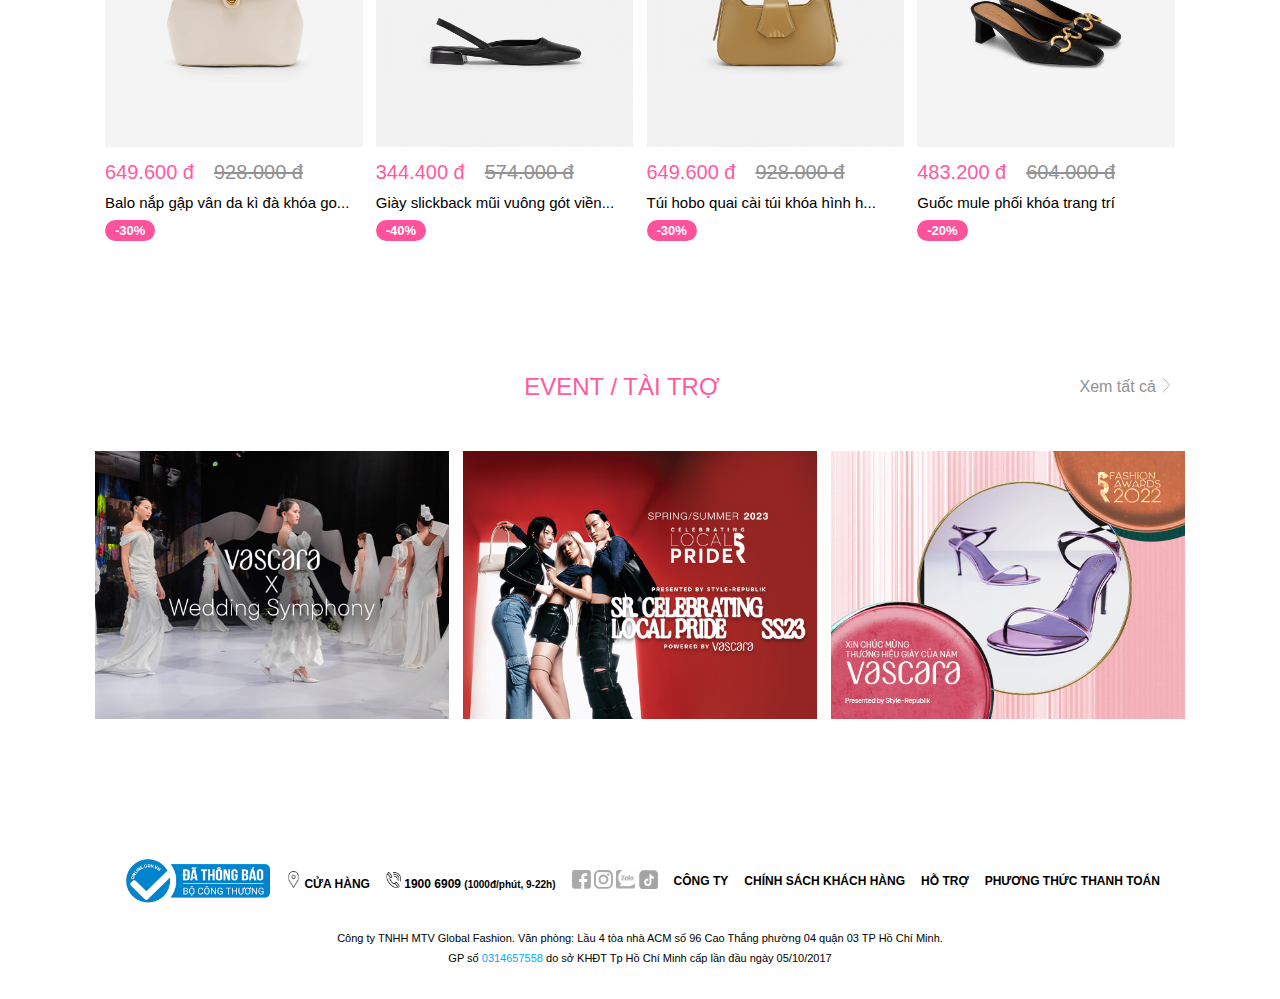
==== commit 4341f12a: "update" ====
--- a/index.html
+++ b/index.html
@@ -121,30 +121,7 @@
         </marquee>
     </div>
  
-    <!-- <div id="phan-giua"> -->
-        <!-- <div class="container">
-            <div class="gallery-display-area">
-                <div class="gallery-wrap">
-                    <div class="hinhanh">
-                        <img src="./img/tearcherday.png">
-                    </div>
-                    <div class="hinhanh">
-                        <img src="./img/teacherday2.png">
-                    </div>
-                    <div class="hinhanh">
-                        <img src="./img/teacherday3.png">
-                    </div>
-                    <div class="hinhanh">
-                        <img src="./img/17381698802488.png" >
-                    </div>
-                </div>
-            </div>
-        </div> -->
-        <!-- <div id="phan-1">
-            <img id="prev" src="./img/prev.png" alt="">
-            <img src="./img/tearcherday.png" alt="" width="100%">
-            <img id="next" src="./img/next.png" alt="">
-        </div> -->
+    
 
         <div id="phan-2">
             <a href="https://www.vascara.com/tui-xach-tay/tui-tote-chan-bong-vai-du-tot-0147-mau-xanh-reu"><img  src="./img/17221698803536.png" alt="" width="545.44px" height="545.44px"></a>
